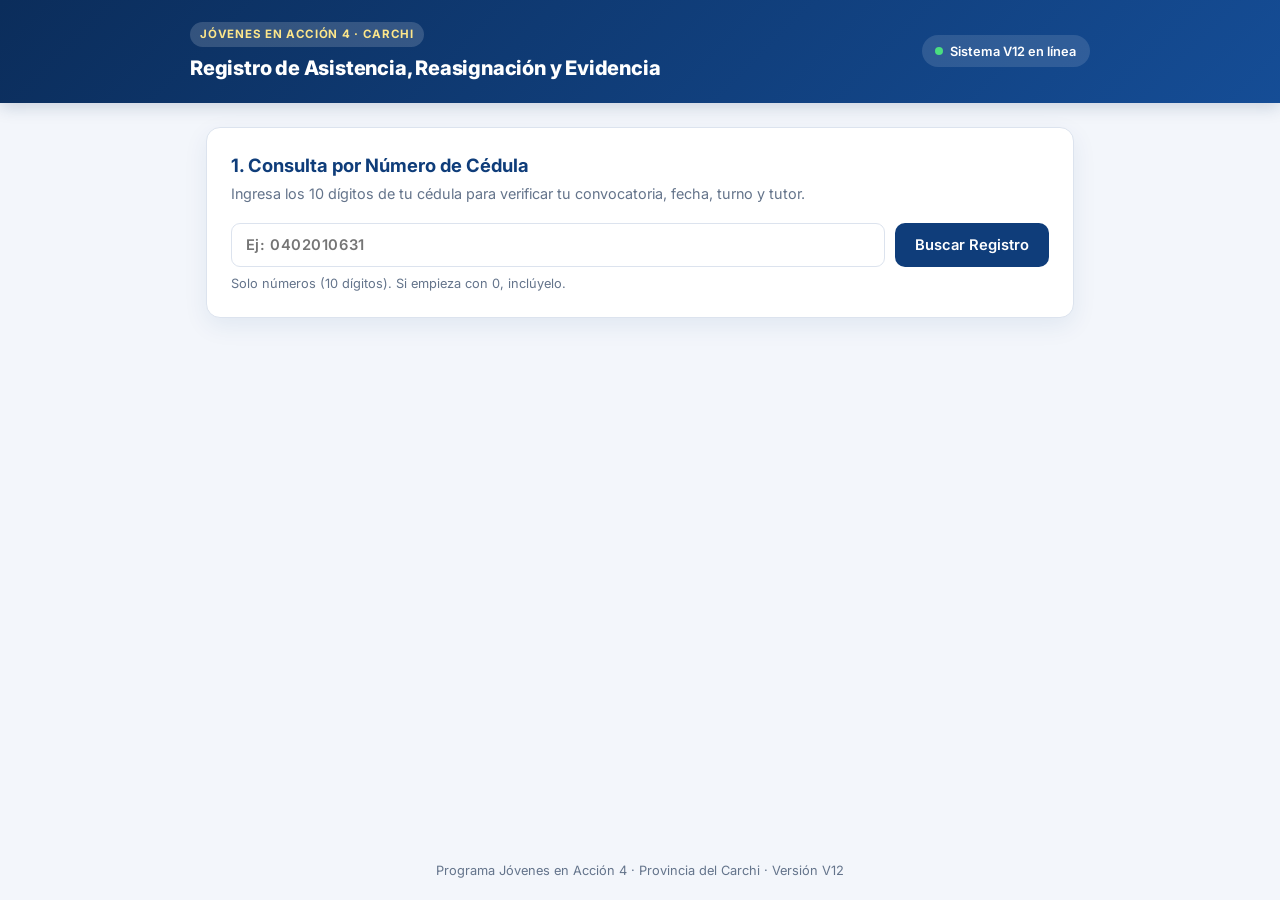
==== index(6).html @ 6adaca4e "Add files via upload" ====
<!DOCTYPE html>
<html lang="es">
<head>
  <meta charset="UTF-8" />
  <meta name="viewport" content="width=device-width, initial-scale=1.0" />
  <title>Jóvenes en Acción 4 · Carchi — Control y Evidencias</title>
  <link rel="preconnect" href="https://fonts.googleapis.com" />
  <link rel="preconnect" href="https://fonts.gstatic.com" crossorigin />
  <link href="https://fonts.googleapis.com/css2?family=Inter:wght@400;500;600;700;800&family=Poppins:wght@600;700;800&display=swap" rel="stylesheet" />
  <link rel="stylesheet" href="style.css" />
</head>
<body>
  <header class="topbar">
    <div class="aurora"></div>
    <div class="topbar-inner">
      <div class="brand">
        <span class="badge-program">JÓVENES EN ACCIÓN 4 · CARCHI</span>
        <h1>Registro de Asistencia, Reasignación y Evidencia</h1>
      </div>
      <div class="status-pill" id="apiStatusPill">
        <span class="dot"></span>
        <span>Sistema V12 en línea</span>
      </div>
    </div>
  </header>

  <main class="container">
    <!-- PASO 1: BUSCADOR POR CÉDULA -->
    <section class="card search-card">
      <div class="card-header">
        <h2>1. Consulta por Número de Cédula</h2>
        <p>Ingresa los 10 dígitos de tu cédula para verificar tu convocatoria, fecha, turno y tutor.</p>
      </div>

      <form id="formBuscar" class="search-form" autocomplete="off">
        <div class="input-group">
          <input
            type="text"
            id="inputCedula"
            inputmode="numeric"
            maxlength="10"
            placeholder="Ej: 0402010631"
            required
          />
          <button type="submit" id="btnBuscar" class="btn btn-primary">
            Buscar Registro
          </button>
        </div>
        <small class="hint">Solo números (10 dígitos). Si empieza con 0, inclúyelo.</small>
      </form>

      <div id="mensajeBusqueda" class="alert hidden"></div>
    </section>

    <!-- PASO 2: FICHA DEL JOVEN Y FORMULARIO -->
    <section id="seccionResultado" class="hidden">
      <!-- TARJETA DE INFORMACIÓN DEL JOVEN -->
      <article class="card info-card">
        <div class="card-header row-between">
          <div>
            <span class="eyebrow">REGISTRO ENCONTRADO</span>
            <h2 id="lblNombre">—</h2>
          </div>
          <span id="badgeEstado" class="badge badge-pending">Pendiente</span>
        </div>

        <!-- BANNER DESTACADO DE FECHA DE CONVOCATORIA (N23..D4) -->
        <div id="bannerFechaConvocatoria" class="fecha-banner hidden">
          <span class="fecha-icon">📅</span>
          <div>
            <small>FECHA DE CONVOCATORIA</small>
            <strong id="lblFechaConvocatoria">—</strong>
          </div>
        </div>

        <div class="grid-datos">
          <div class="dato-box">
            <span class="dato-label">Cédula</span>
            <strong id="lblCedula">—</strong>
          </div>
          <div class="dato-box">
            <span class="dato-label">Cantón Domicilio</span>
            <strong id="lblCanton">—</strong>
          </div>
          <div class="dato-box">
            <span class="dato-label">Pestaña / Grupo Actual</span>
            <strong id="lblHojaActual">—</strong>
          </div>
          <div class="dato-box">
            <span class="dato-label">Tutor General</span>
            <strong id="lblTutor">—</strong>
          </div>
          <div class="dato-box">
            <span class="dato-label">Turno / Horario</span>
            <strong id="lblHorario">—</strong>
          </div>
          <div class="dato-box">
            <span class="dato-label">Grupo de Apoyo / Dependencia</span>
            <strong id="lblGrupoApoyo">—</strong>
          </div>
          <div class="dato-box">
            <span class="dato-label">Subtutor / Reasignación</span>
            <strong id="lblSubtutorActual">—</strong>
          </div>
          <div class="dato-box">
            <span class="dato-label">¿Estudia actualmente?</span>
            <strong id="lblEstudiaActual">—</strong>
          </div>
        </div>

        <!-- PANEL ADMINISTRATIVO DE TRASLADO CON PIN 2026 -->
        <div class="admin-panel">
          <button type="button" id="btnToggleAdmin" class="btn-link">
            🔒 Opciones de Tutor: Trasladar joven a otra hoja / grupo
          </button>

          <div id="boxAdminReasignar" class="admin-box hidden">
            <p class="admin-note">
              Traslada físicamente este registro hacia otra pestaña de la Base Maestra (conservando su cantón de domicilio y actualizando el Buscador).
            </p>
            <div class="admin-grid">
              <div>
                <label for="selectNuevaHoja">Pestaña / Grupo Destino</label>
                <select id="selectNuevaHoja">
                  <option value="">-- Selecciona destino --</option>
                  <option value="Grupo Prioritario">Grupo Prioritario</option>
                  <option value="Fin de Semana">Fin de Semana</option>
                  <option value="Ximena">Ximena</option>
                  <option value="Patricio">Patricio</option>
                  <option value="Tulcán">Tulcán</option>
                  <option value="Montúfar">Montúfar</option>
                  <option value="Espejo">Espejo</option>
                  <option value="Mira">Mira</option>
                  <option value="Bolívar">Bolívar</option>
                  <option value="San Pedro de Huaca">San Pedro de Huaca</option>
                  <option value="No Presentados">No Presentados</option>
                  <option value="Sin Cantón">Sin Cantón</option>
                </select>
              </div>
              <div>
                <label for="inputPinAdmin">PIN de Tutor</label>
                <input type="password" id="inputPinAdmin" maxlength="8" placeholder="PIN" />
              </div>
              <div class="admin-btn-wrap">
                <button type="button" id="btnEjecutarTraslado" class="btn btn-warning">
                  Ejecutar Traslado
                </button>
              </div>
            </div>
            <div id="mensajeAdmin" class="alert hidden"></div>
          </div>
        </div>
      </article>

      <!-- TARJETA DE ACTUALIZACIÓN Y EVIDENCIA -->
      <article class="card form-card">
        <div class="card-header">
          <h2>2. Confirmación de Datos y Evidencia Fotográfica</h2>
          <p id="subtituloFormulario">
            Completa tus datos de seguimiento y sube tu fotografía de asistencia.
          </p>
        </div>

        <form id="formRegistro">
          <!-- BLOQUE DE DATOS ACTUALIZABLES -->
          <div id="bloqueActualizacionDatos">
            <div class="form-grid">
              <div class="form-group">
                <label for="selectEstudia">¿Estudia actualmente? *</label>
                <select id="selectEstudia" required>
                  <option value="">-- Selecciona una opción --</option>
                  <option value="Sí">Sí</option>
                  <option value="No">No</option>
                </select>
              </div>

              <div class="form-group">
                <label for="selectSubtutor">Subtutor / Reasignación *</label>
                <select id="selectSubtutor" required>
                  <option value="">-- Selecciona opción --</option>
                  <option value="Sin novedad (Mantiene grupo)">Sin novedad (Mantiene grupo)</option>
                  <option value="Ximena R.">Ximena R.</option>
                  <option value="Patricio E.">Patricio E.</option>
                  <option value="Grupo Prioritario">Grupo Prioritario</option>
                  <option value="Fin de Semana">Fin de Semana</option>
                </select>
              </div>

              <div class="form-group hidden" id="grupoCantonUbicacion">
                <label for="selectCantonUbicado">Cantón donde realiza actividades *</label>
                <select id="selectCantonUbicado">
                  <option value="">-- Selecciona cantón --</option>
                  <option value="Tulcán">Tulcán</option>
                  <option value="Montúfar">Montúfar</option>
                  <option value="Espejo">Espejo</option>
                  <option value="Mira">Mira</option>
                  <option value="Bolívar">Bolívar</option>
                  <option value="San Pedro de Huaca">San Pedro de Huaca</option>
                </select>
              </div>

              <div class="form-group full-width">
                <label for="inputObservacion">Observación o novedad (opcional)</label>
                <input
                  type="text"
                  id="inputObservacion"
                  maxlength="140"
                  placeholder="Ej: Asiste puntual / Cambio de horario autorizado"
                />
              </div>
            </div>
          </div>

          <!-- BLOQUE DE FOTO / EVIDENCIA -->
          <div class="foto-section">
            <label class="foto-label">Fotografía de Evidencia / Asistencia *</label>
            <p class="foto-hint">
              Puedes tomar una foto con la cámara o seleccionar una imagen. Se guardará automáticamente con tu número de cédula.
            </p>

            <div class="foto-actions">
              <label for="inputFotoCamara" class="btn btn-secondary">
                📷 Tomar Foto
              </label>
              <input
                type="file"
                id="inputFotoCamara"
                accept="image/*"
                capture="user"
                class="hidden-file"
              />

              <label for="inputFotoGaleria" class="btn btn-outline">
                🖼️ Subir desde Galería
              </label>
              <input
                type="file"
                id="inputFotoGaleria"
                accept="image/*"
                class="hidden-file"
              />
            </div>

            <div id="previewContainer" class="preview-box hidden">
              <img id="imgPreview" alt="Vista previa de evidencia" />
              <button type="button" id="btnQuitarFoto" class="btn-remove-foto">
                ✕ Quitar imagen
              </button>
            </div>
          </div>

          <div class="submit-bar">
            <button type="submit" id="btnGuardar" class="btn btn-success btn-lg">
              Guardar Registro y Subir Evidencia
            </button>
          </div>
        </form>

        <div id="mensajeGuardado" class="alert hidden"></div>
      </article>
    </section>
  </main>

  <footer class="footer">
    <p>Programa Jóvenes en Acción 4 · Provincia del Carchi · Versión V12</p>
  </footer>

  <script src="app.js"></script>
</body>
</html>
---- style.css ----
:root {
  --bg: #f3f6fb;
  --surface: #ffffff;
  --primary: #0f3d7a;
  --primary-hover: #0a2c59;
  --accent: #f59e0b;
  --success: #15803d;
  --success-hover: #116631;
  --danger: #b91c1c;
  --text: #1e293b;
  --muted: #64748b;
  --border: #dce3ee;
  --radius: 14px;
  --shadow: 0 8px 24px rgba(15, 61, 122, 0.08);
}

* {
  box-sizing: border-box;
  margin: 0;
  padding: 0;
}

body {
  font-family: 'Inter', -apple-system, BlinkMacSystemFont, sans-serif;
  background-color: var(--bg);
  color: var(--text);
  line-height: 1.5;
  min-height: 100vh;
  display: flex;
  flex-direction: column;
}

.topbar {
  background: linear-gradient(135deg, #0b2d5b 0%, #154d96 100%);
  color: #ffffff;
  padding: 1.25rem 1rem;
  box-shadow: 0 4px 16px rgba(11, 45, 91, 0.18);
}

.topbar-inner {
  max-width: 900px;
  margin: 0 auto;
  display: flex;
  justify-content: space-between;
  align-items: center;
  gap: 1rem;
  flex-wrap: wrap;
}

.badge-program {
  display: inline-block;
  background: rgba(255, 255, 255, 0.16);
  color: #fde68a;
  font-size: 0.72rem;
  font-weight: 700;
  letter-spacing: 0.06em;
  padding: 0.25rem 0.65rem;
  border-radius: 999px;
  margin-bottom: 0.35rem;
}

.brand h1 {
  font-size: 1.25rem;
  font-weight: 800;
  letter-spacing: -0.01em;
}

.status-pill {
  display: inline-flex;
  align-items: center;
  gap: 0.45rem;
  background: rgba(255, 255, 255, 0.12);
  padding: 0.4rem 0.85rem;
  border-radius: 999px;
  font-size: 0.8rem;
  font-weight: 600;
}

.status-pill .dot {
  width: 8px;
  height: 8px;
  border-radius: 50%;
  background: #4ade80;
}

.container {
  max-width: 900px;
  width: 100%;
  margin: 1.5rem auto;
  padding: 0 1rem;
  flex: 1;
}

.card {
  background: var(--surface);
  border: 1px solid var(--border);
  border-radius: var(--radius);
  box-shadow: var(--shadow);
  padding: 1.5rem;
  margin-bottom: 1.35rem;
}

.card-header {
  margin-bottom: 1.15rem;
}

.card-header h2 {
  font-size: 1.15rem;
  font-weight: 700;
  color: var(--primary);
}

.card-header p {
  font-size: 0.9rem;
  color: var(--muted);
  margin-top: 0.25rem;
}

.row-between {
  display: flex;
  justify-content: space-between;
  align-items: flex-start;
  gap: 1rem;
  flex-wrap: wrap;
}

.eyebrow {
  font-size: 0.72rem;
  font-weight: 700;
  text-transform: uppercase;
  letter-spacing: 0.06em;
  color: var(--muted);
}

.search-form .input-group {
  display: flex;
  gap: 0.65rem;
}

.search-form input {
  flex: 1;
  padding: 0.8rem 1rem;
  font-size: 1.05rem;
  font-weight: 600;
  letter-spacing: 0.04em;
  border: 2px solid var(--border);
  border-radius: 10px;
  transition: border-color 0.2s;
}

.search-form input:focus {
  outline: none;
  border-color: var(--primary);
}

.hint {
  display: block;
  margin-top: 0.45rem;
  font-size: 0.8rem;
  color: var(--muted);
}

.btn {
  display: inline-flex;
  align-items: center;
  justify-content: center;
  gap: 0.4rem;
  border: none;
  border-radius: 10px;
  padding: 0.78rem 1.25rem;
  font-family: inherit;
  font-size: 0.92rem;
  font-weight: 600;
  cursor: pointer;
  transition: all 0.18s ease;
}

.btn:disabled {
  opacity: 0.6;
  cursor: not-allowed;
}

.btn-primary {
  background: var(--primary);
  color: #ffffff;
}

.btn-primary:hover:not(:disabled) {
  background: var(--primary-hover);
}

.btn-secondary {
  background: #e2e8f0;
  color: #0f172a;
}

.btn-secondary:hover:not(:disabled) {
  background: #cbd5e1;
}

.btn-outline {
  background: #ffffff;
  color: var(--primary);
  border: 1.5px solid var(--primary);
}

.btn-outline:hover:not(:disabled) {
  background: #eff6ff;
}

.btn-warning {
  background: var(--accent);
  color: #1e293b;
}

.btn-warning:hover:not(:disabled) {
  background: #d97706;
  color: #ffffff;
}

.btn-success {
  background: var(--success);
  color: #ffffff;
}

.btn-success:hover:not(:disabled) {
  background: var(--success-hover);
}

.btn-lg {
  width: 100%;
  padding: 0.95rem 1.5rem;
  font-size: 1rem;
}

.badge {
  padding: 0.35rem 0.8rem;
  border-radius: 999px;
  font-size: 0.78rem;
  font-weight: 700;
}

.badge-pending {
  background: #fef3c7;
  color: #92400e;
}

.badge-done {
  background: #dcfce7;
  color: #166534;
}

.fecha-banner {
  display: flex;
  align-items: center;
  gap: 0.85rem;
  background: linear-gradient(90deg, #eff6ff 0%, #dbeafe 100%);
  border-left: 5px solid var(--primary);
  padding: 0.85rem 1rem;
  border-radius: 10px;
  margin-bottom: 1.15rem;
}

.fecha-icon {
  font-size: 1.5rem;
}

.fecha-banner small {
  display: block;
  font-size: 0.72rem;
  font-weight: 700;
  color: var(--primary);
  letter-spacing: 0.05em;
}

.fecha-banner strong {
  font-size: 1rem;
  color: #0f172a;
}

.grid-datos {
  display: grid;
  grid-template-columns: repeat(auto-fit, minmax(200px, 1fr));
  gap: 0.85rem;
}

.dato-box {
  background: #f8fafc;
  border: 1px solid #e2e8f0;
  border-radius: 10px;
  padding: 0.75rem 0.9rem;
}

.dato-label {
  display: block;
  font-size: 0.75rem;
  color: var(--muted);
  margin-bottom: 0.2rem;
}

.dato-box strong {
  font-size: 0.92rem;
  color: var(--text);
  word-break: break-word;
}

.admin-panel {
  margin-top: 1.25rem;
  padding-top: 1rem;
  border-top: 1px dashed var(--border);
}

.btn-link {
  background: none;
  border: none;
  color: var(--primary);
  font-family: inherit;
  font-size: 0.85rem;
  font-weight: 600;
  cursor: pointer;
  text-decoration: underline;
}

.admin-box {
  margin-top: 0.85rem;
  background: #fffbeb;
  border: 1px solid #fde68a;
  border-radius: 10px;
  padding: 1rem;
}

.admin-note {
  font-size: 0.82rem;
  color: #78350f;
  margin-bottom: 0.85rem;
}

.admin-grid {
  display: grid;
  grid-template-columns: 2fr 1fr auto;
  gap: 0.75rem;
  align-items: end;
}

.admin-grid label,
.form-group label {
  display: block;
  font-size: 0.83rem;
  font-weight: 600;
  margin-bottom: 0.35rem;
  color: var(--text);
}

select,
input[type="text"],
input[type="password"] {
  width: 100%;
  padding: 0.72rem 0.85rem;
  border: 1.5px solid var(--border);
  border-radius: 9px;
  font-family: inherit;
  font-size: 0.92rem;
  background: #ffffff;
}

select:focus,
input[type="text"]:focus,
input[type="password"]:focus {
  outline: none;
  border-color: var(--primary);
}

.form-grid {
  display: grid;
  grid-template-columns: repeat(2, 1fr);
  gap: 1rem;
  margin-bottom: 1.25rem;
}

.full-width {
  grid-column: 1 / -1;
}

.foto-section {
  background: #f8fafc;
  border: 1.5px dashed #cbd5e1;
  border-radius: 12px;
  padding: 1.15rem;
  margin-bottom: 1.25rem;
}

.foto-label {
  display: block;
  font-weight: 700;
  font-size: 0.95rem;
  margin-bottom: 0.25rem;
}

.foto-hint {
  font-size: 0.82rem;
  color: var(--muted);
  margin-bottom: 0.9rem;
}

.foto-actions {
  display: flex;
  gap: 0.75rem;
  flex-wrap: wrap;
}

.hidden-file {
  display: none;
}

.preview-box {
  margin-top: 1rem;
  text-align: center;
}

.preview-box img {
  max-width: 100%;
  max-height: 280px;
  border-radius: 10px;
  border: 2px solid var(--border);
  display: block;
  margin: 0 auto 0.65rem;
}

.btn-remove-foto {
  background: #fee2e2;
  color: var(--danger);
  border: none;
  padding: 0.4rem 0.85rem;
  border-radius: 8px;
  font-size: 0.8rem;
  font-weight: 600;
  cursor: pointer;
}

.alert {
  margin-top: 1rem;
  padding: 0.85rem 1rem;
  border-radius: 10px;
  font-size: 0.88rem;
  font-weight: 500;
}

.alert-info {
  background: #eff6ff;
  color: #1e40af;
  border: 1px solid #bfdbfe;
}

.alert-success {
  background: #dcfce7;
  color: #166534;
  border: 1px solid #86efac;
}

.alert-error {
  background: #fee2e2;
  color: #991b1b;
  border: 1px solid #fca5a5;
}

.hidden {
  display: none !important;
}

.footer {
  text-align: center;
  padding: 1.25rem;
  font-size: 0.8rem;
  color: var(--muted);
}

@media (max-width: 640px) {
  .search-form .input-group,
  .admin-grid,
  .form-grid {
    grid-template-columns: 1fr;
    flex-direction: column;
  }

  .btn {
    width: 100%;
  }
}
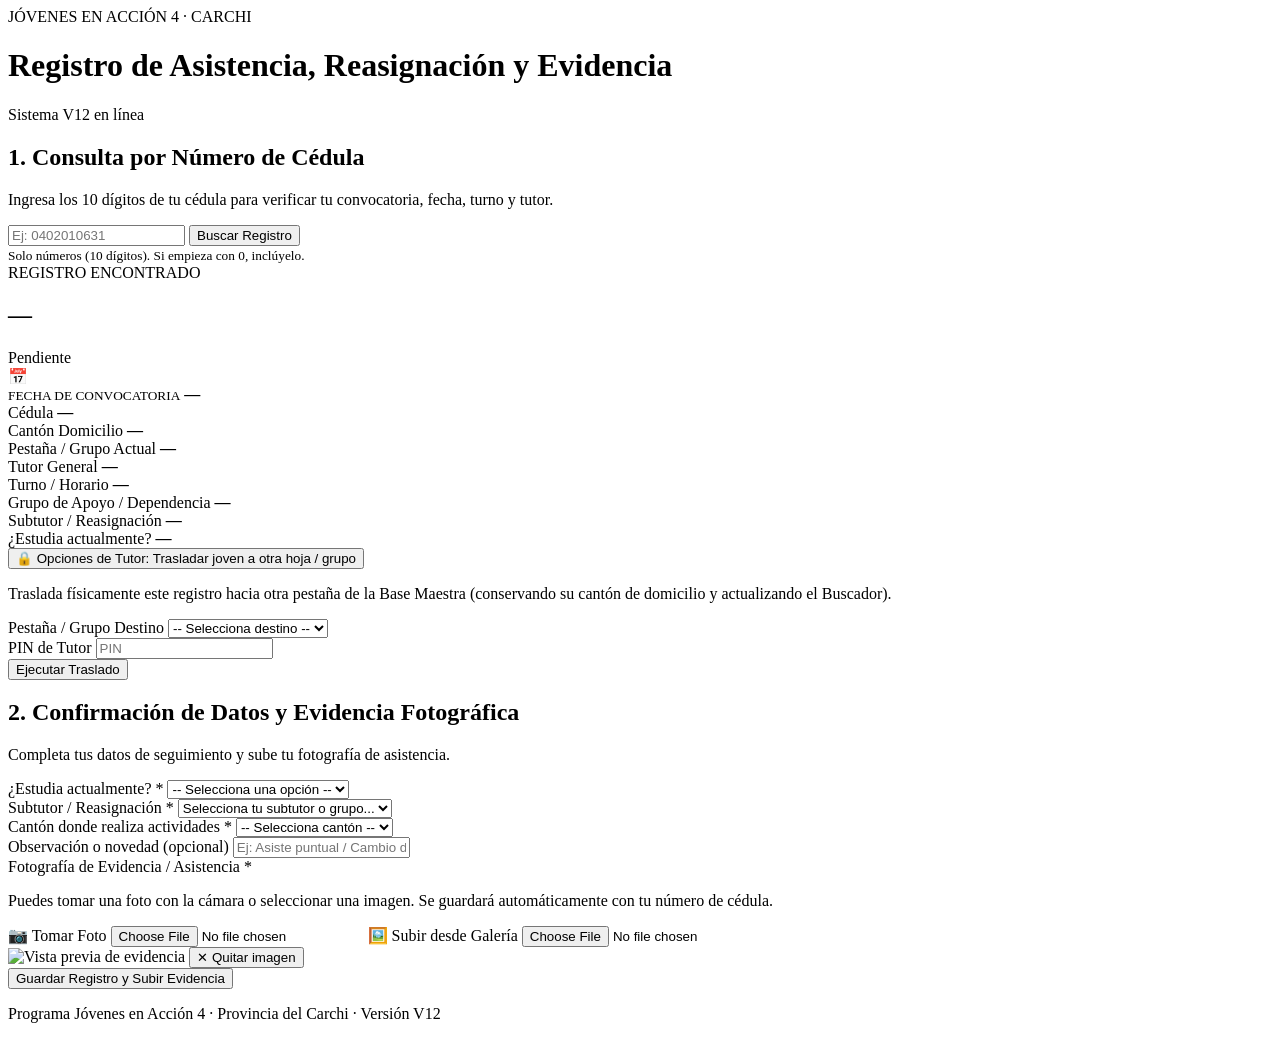
==== commit c386068f: "Update index(6).html" ====
--- a/index(6).html
+++ b/index(6).html
@@ -6,12 +6,11 @@
   <title>Jóvenes en Acción 4 · Carchi — Control y Evidencias</title>
   <link rel="preconnect" href="https://fonts.googleapis.com" />
   <link rel="preconnect" href="https://fonts.gstatic.com" crossorigin />
-  <link href="https://fonts.googleapis.com/css2?family=Inter:wght@400;500;600;700;800&family=Poppins:wght@600;700;800&display=swap" rel="stylesheet" />
+  <link href="https://fonts.googleapis.com/css2?family=Inter:wght@400;500;600;700;800&display=swap" rel="stylesheet" />
   <link rel="stylesheet" href="style.css" />
 </head>
 <body>
   <header class="topbar">
-    <div class="aurora"></div>
     <div class="topbar-inner">
       <div class="brand">
         <span class="badge-program">JÓVENES EN ACCIÓN 4 · CARCHI</span>
@@ -177,12 +176,15 @@
               <div class="form-group">
                 <label for="selectSubtutor">Subtutor / Reasignación *</label>
                 <select id="selectSubtutor" required>
-                  <option value="">-- Selecciona opción --</option>
-                  <option value="Sin novedad (Mantiene grupo)">Sin novedad (Mantiene grupo)</option>
-                  <option value="Ximena R.">Ximena R.</option>
-                  <option value="Patricio E.">Patricio E.</option>
+                  <option value="">Selecciona tu subtutor o grupo...</option>
+                  <option value="Mantenerme en el actual">Mantenerme en el actual</option>
+                  <option value="Tenencia o jefatura política">Tenencia o jefatura política</option>
+                  <option value="Puntos digitales">Puntos digitales</option>
+                  <option value="Gestión documental Ximena R">Gestión documental Ximena R</option>
+                  <option value="Gestión documental Patricio E">Gestión documental Patricio E</option>
+                  <option value="Apoyo administrativo">Apoyo administrativo</option>
+                  <option value="Apoyo comunitario">Apoyo comunitario</option>
                   <option value="Grupo Prioritario">Grupo Prioritario</option>
-                  <option value="Fin de Semana">Fin de Semana</option>
                 </select>
               </div>
 
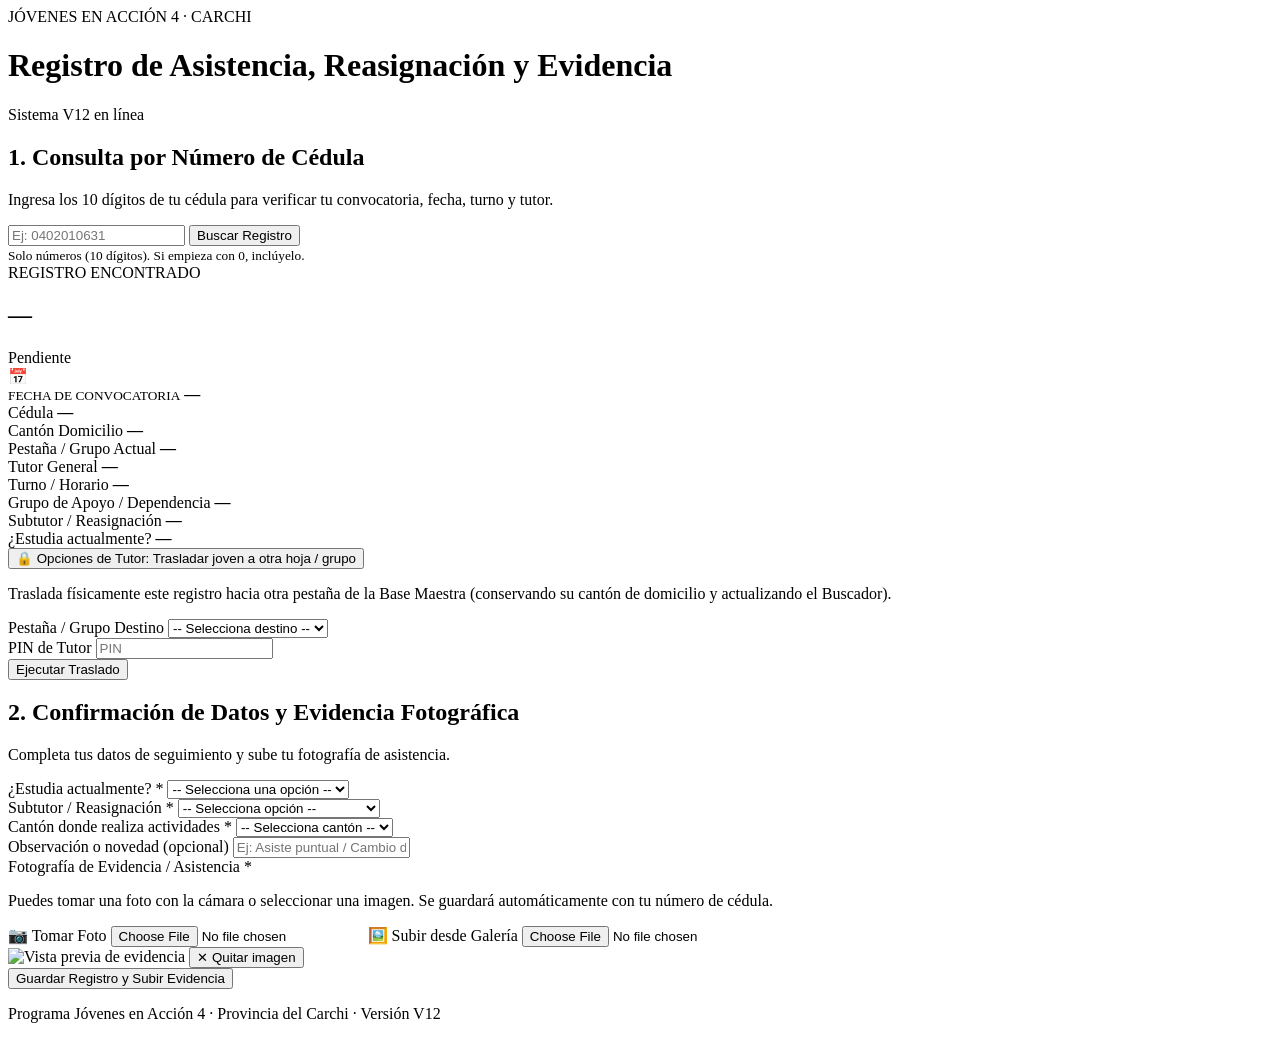
==== commit 12eafe76: "Add files via upload" ====
--- a/index(6).html
+++ b/index(6).html
@@ -6,11 +6,12 @@
   <title>Jóvenes en Acción 4 · Carchi — Control y Evidencias</title>
   <link rel="preconnect" href="https://fonts.googleapis.com" />
   <link rel="preconnect" href="https://fonts.gstatic.com" crossorigin />
-  <link href="https://fonts.googleapis.com/css2?family=Inter:wght@400;500;600;700;800&display=swap" rel="stylesheet" />
+  <link href="https://fonts.googleapis.com/css2?family=Inter:wght@400;500;600;700;800&family=Poppins:wght@600;700;800&display=swap" rel="stylesheet" />
   <link rel="stylesheet" href="style.css" />
 </head>
 <body>
   <header class="topbar">
+    <div class="aurora"></div>
     <div class="topbar-inner">
       <div class="brand">
         <span class="badge-program">JÓVENES EN ACCIÓN 4 · CARCHI</span>
@@ -176,15 +177,12 @@
               <div class="form-group">
                 <label for="selectSubtutor">Subtutor / Reasignación *</label>
                 <select id="selectSubtutor" required>
-                  <option value="">Selecciona tu subtutor o grupo...</option>
-                  <option value="Mantenerme en el actual">Mantenerme en el actual</option>
-                  <option value="Tenencia o jefatura política">Tenencia o jefatura política</option>
-                  <option value="Puntos digitales">Puntos digitales</option>
-                  <option value="Gestión documental Ximena R">Gestión documental Ximena R</option>
-                  <option value="Gestión documental Patricio E">Gestión documental Patricio E</option>
-                  <option value="Apoyo administrativo">Apoyo administrativo</option>
-                  <option value="Apoyo comunitario">Apoyo comunitario</option>
+                  <option value="">-- Selecciona opción --</option>
+                  <option value="Sin novedad (Mantiene grupo)">Sin novedad (Mantiene grupo)</option>
+                  <option value="Ximena R.">Ximena R.</option>
+                  <option value="Patricio E.">Patricio E.</option>
                   <option value="Grupo Prioritario">Grupo Prioritario</option>
+                  <option value="Fin de Semana">Fin de Semana</option>
                 </select>
               </div>
 
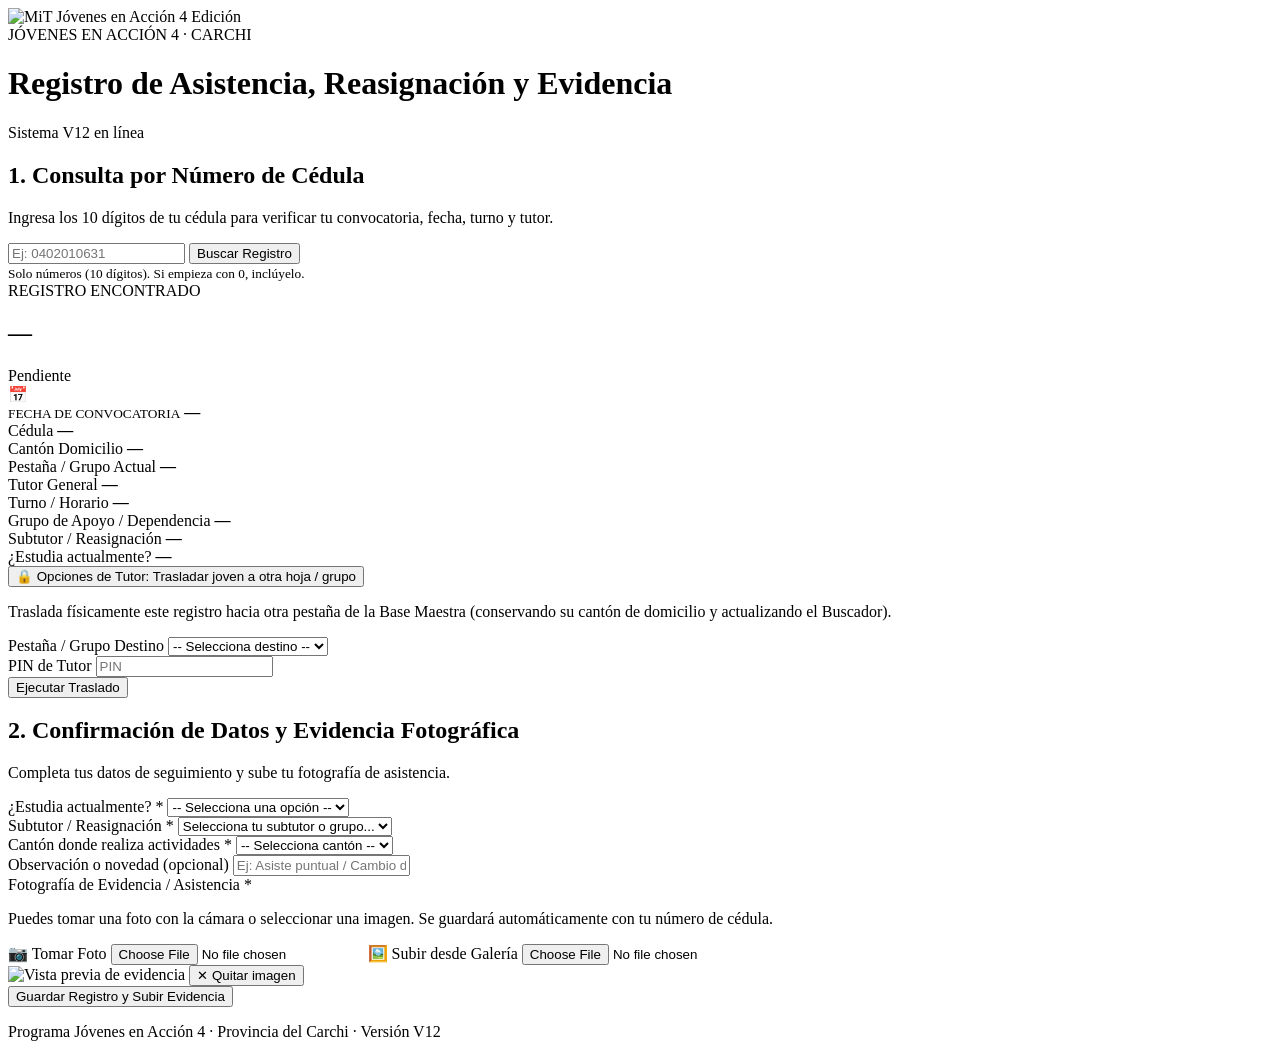
==== commit 04efa2ec: "Update index(6).html" ====
--- a/index(6).html
+++ b/index(6).html
@@ -6,16 +6,20 @@
   <title>Jóvenes en Acción 4 · Carchi — Control y Evidencias</title>
   <link rel="preconnect" href="https://fonts.googleapis.com" />
   <link rel="preconnect" href="https://fonts.gstatic.com" crossorigin />
-  <link href="https://fonts.googleapis.com/css2?family=Inter:wght@400;500;600;700;800&family=Poppins:wght@600;700;800&display=swap" rel="stylesheet" />
+  <link href="https://fonts.googleapis.com/css2?family=Inter:wght@400;500;600;700;800&display=swap" rel="stylesheet" />
   <link rel="stylesheet" href="style.css" />
 </head>
 <body>
   <header class="topbar">
-    <div class="aurora"></div>
     <div class="topbar-inner">
-      <div class="brand">
-        <span class="badge-program">JÓVENES EN ACCIÓN 4 · CARCHI</span>
-        <h1>Registro de Asistencia, Reasignación y Evidencia</h1>
+      <div class="brand-wrap">
+        <div class="logo-box">
+          <img src="IMG_2891.jpeg" alt="MiT Jóvenes en Acción 4 Edición" class="brand-logo" />
+        </div>
+        <div class="brand">
+          <span class="badge-program">JÓVENES EN ACCIÓN 4 · CARCHI</span>
+          <h1>Registro de Asistencia, Reasignación y Evidencia</h1>
+        </div>
       </div>
       <div class="status-pill" id="apiStatusPill">
         <span class="dot"></span>
@@ -177,12 +181,15 @@
               <div class="form-group">
                 <label for="selectSubtutor">Subtutor / Reasignación *</label>
                 <select id="selectSubtutor" required>
-                  <option value="">-- Selecciona opción --</option>
-                  <option value="Sin novedad (Mantiene grupo)">Sin novedad (Mantiene grupo)</option>
-                  <option value="Ximena R.">Ximena R.</option>
-                  <option value="Patricio E.">Patricio E.</option>
+                  <option value="">Selecciona tu subtutor o grupo...</option>
+                  <option value="Mantenerme en el actual">Mantenerme en el actual</option>
+                  <option value="Tenencia o jefatura política">Tenencia o jefatura política</option>
+                  <option value="Puntos digitales">Puntos digitales</option>
+                  <option value="Gestión documental Ximena R">Gestión documental Ximena R</option>
+                  <option value="Gestión documental Patricio E">Gestión documental Patricio E</option>
+                  <option value="Apoyo administrativo">Apoyo administrativo</option>
+                  <option value="Apoyo comunitario">Apoyo comunitario</option>
                   <option value="Grupo Prioritario">Grupo Prioritario</option>
-                  <option value="Fin de Semana">Fin de Semana</option>
                 </select>
               </div>
 
